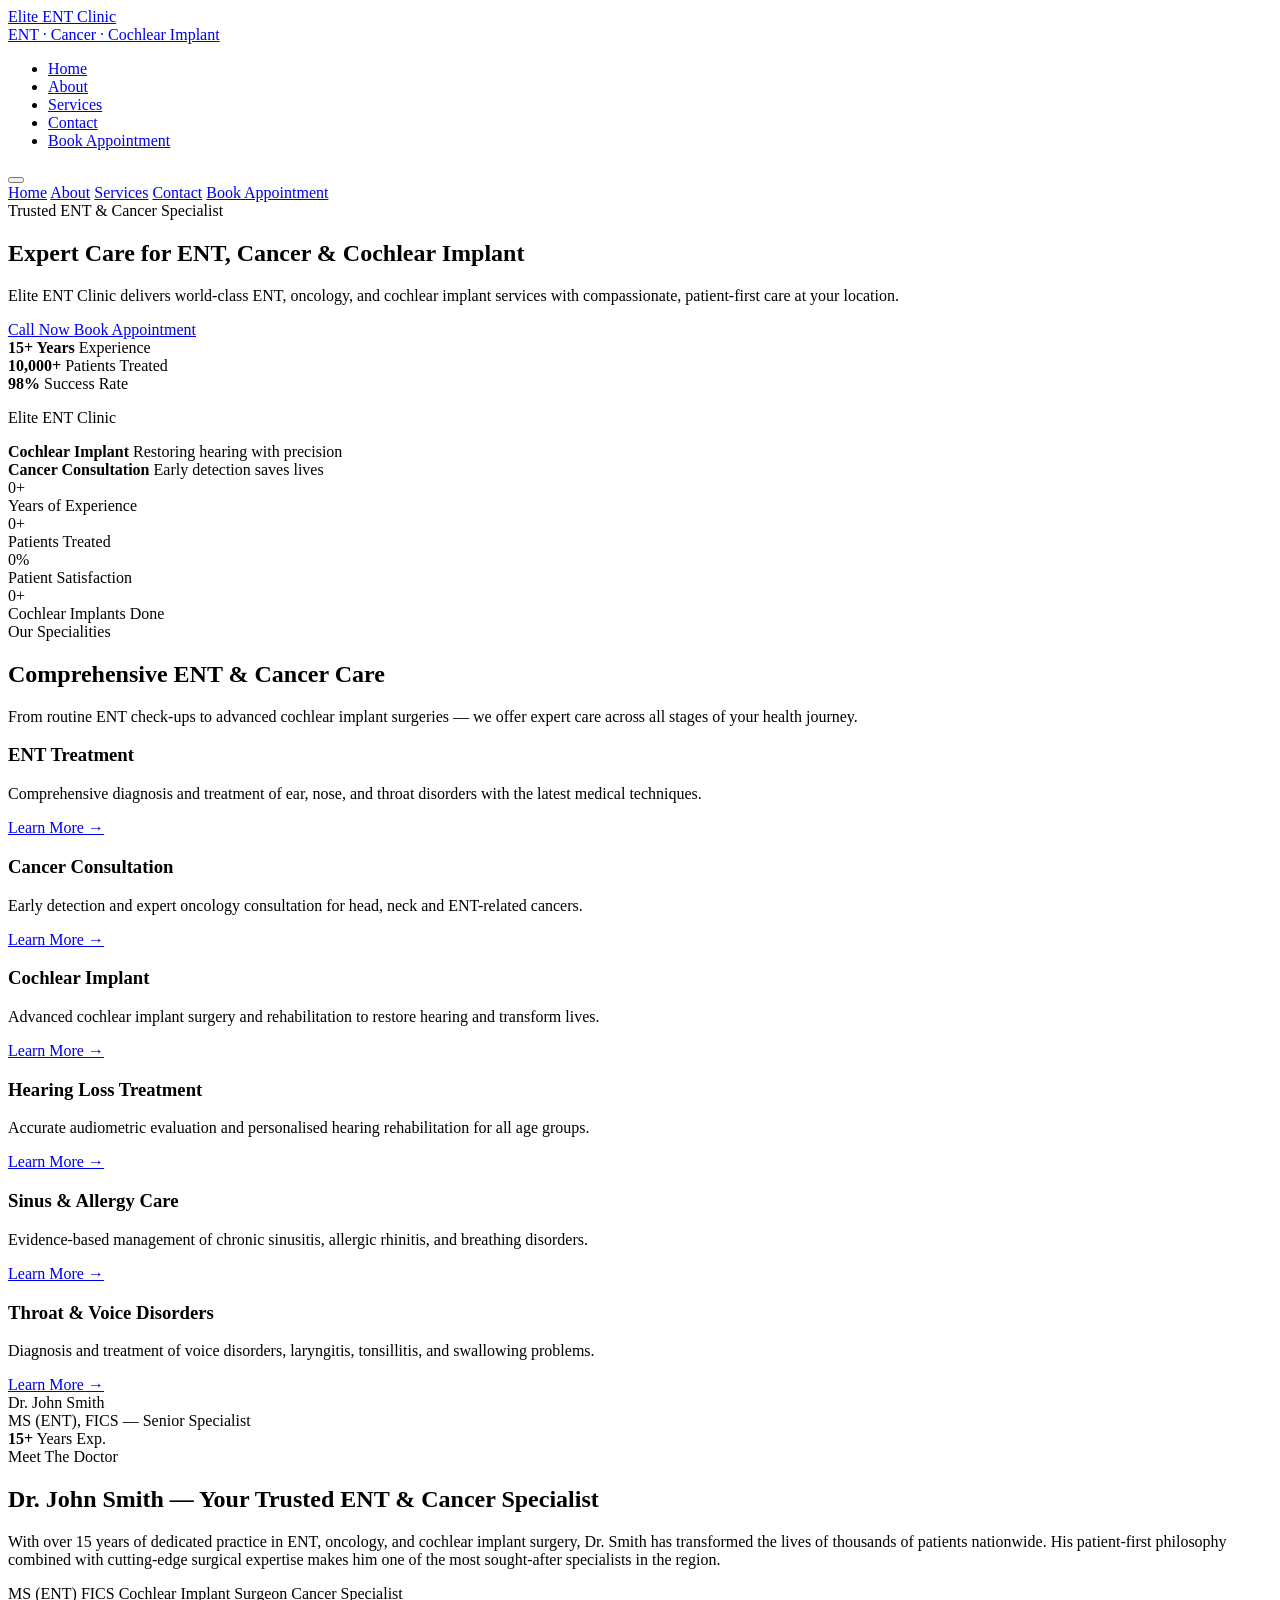
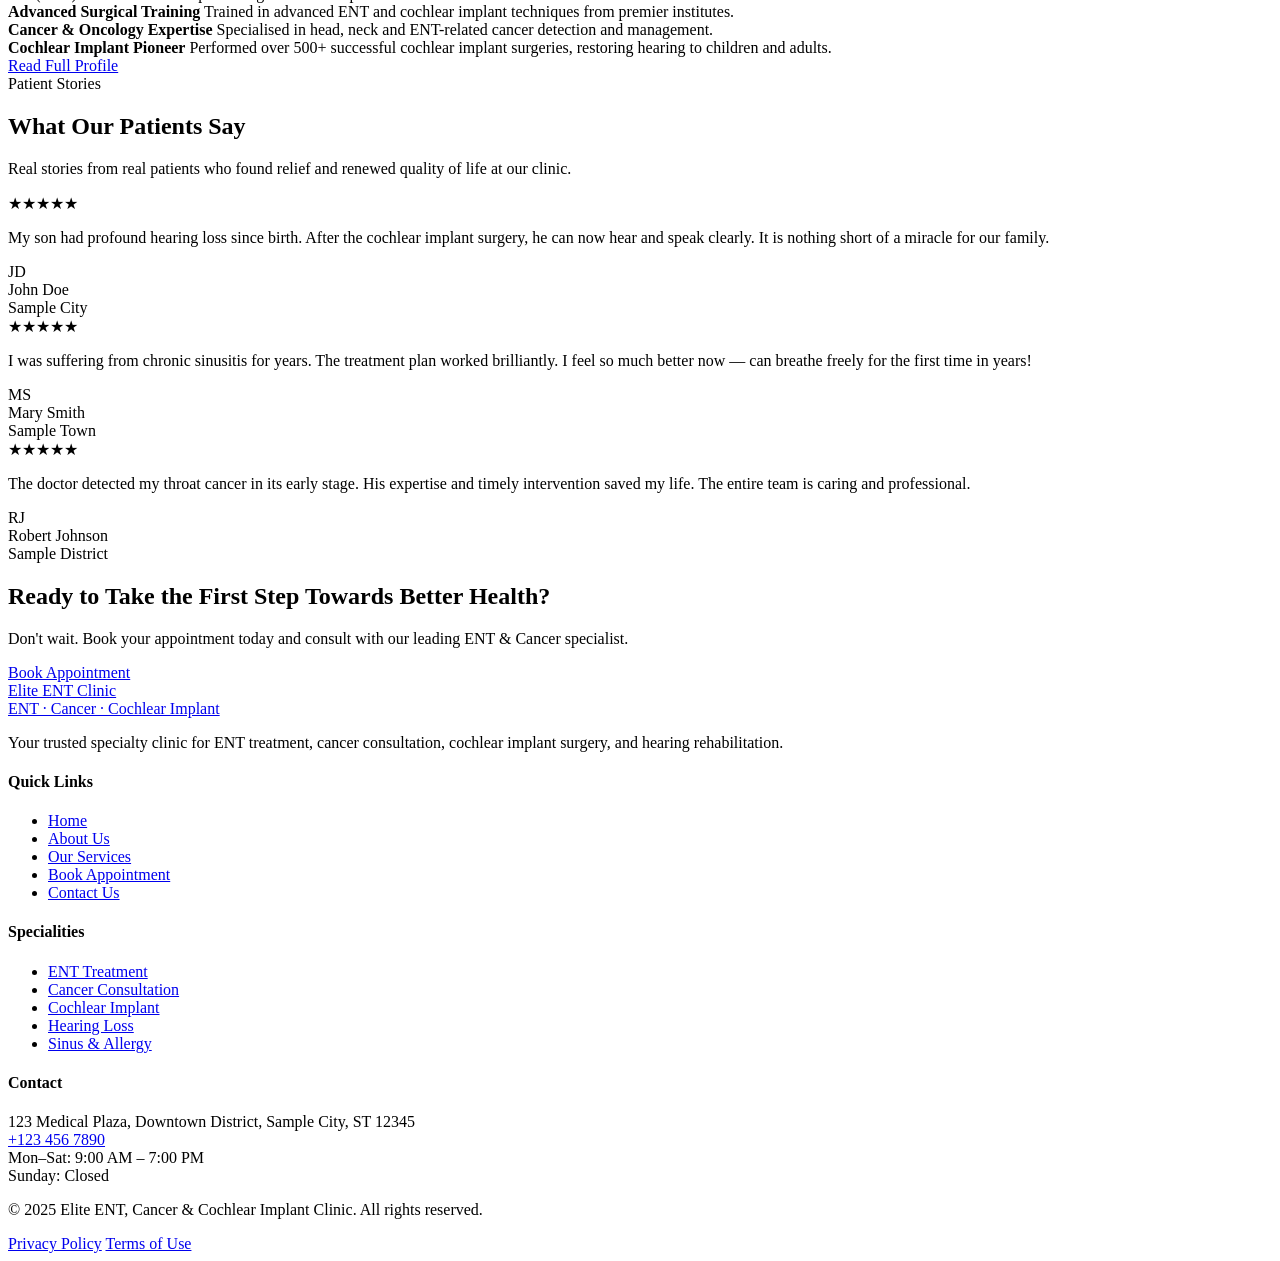
==== index.html @ 15871dbf "Add files via upload" ====
<!DOCTYPE html>
<html lang="en">
<head>
  <meta charset="UTF-8" />
  <link rel="icon" href="https://api.iconify.design/medical-icon:i-health-services.svg" type="image/svg+xml" />
  <meta name="viewport" content="width=device-width, initial-scale=1.0" />
  <title>Elite ENT, Cancer & Cochlear Implant Clinic | Healthcare Demo</title>
  <meta name="description" content="Premium ENT Clinic – Trusted specialist for ENT Treatment, Cancer Consultation, Cochlear Implant Surgery, and Hearing Loss solutions. Book your appointment today." />
  <meta name="keywords" content="ENT Specialist, Cochlear Implant Clinic, Cancer ENT Doctor, ENT Clinic, Hearing Loss Treatment" />
  <!-- Open Graph -->
  <meta property="og:title" content="Elite ENT, Cancer & Cochlear Implant Clinic | Demo" />
  <meta property="og:description" content="Expert ENT, Cancer Consultation & Cochlear Implant care. Trusted by thousands of patients." />
  <meta property="og:type" content="website" />
  <meta property="og:url" content="https://demo-entclinic.com" />
  <link rel="stylesheet" href="css/styles.css" />
  <link rel="stylesheet" href="https://cdnjs.cloudflare.com/ajax/libs/font-awesome/6.4.0/css/all.min.css" />
  <link rel="preconnect" href="https://fonts.googleapis.com" />
</head>
<body>

<!-- ===== NAVBAR ===== -->
<header class="navbar" role="banner">
  <div class="container">
    <nav class="navbar-inner" aria-label="Main navigation">
      <a href="index.html" class="navbar-logo" aria-label="Elite ENT Clinic Home">
        <div class="logo-icon" aria-hidden="true"></div>
        <div>
          <div class="logo-text-main">Elite ENT Clinic</div>
          <div class="logo-text-sub">ENT · Cancer · Cochlear Implant</div>
        </div>
      </a>

      <ul class="navbar-nav" role="list">
        <li><a href="index.html" class="nav-link active">Home</a></li>
        <li><a href="about.html" class="nav-link">About</a></li>
        <li><a href="services.html" class="nav-link">Services</a></li>
        <li><a href="contact.html" class="nav-link">Contact</a></li>
        <li><a href="appointment.html" class="nav-cta">Book Appointment</a></li>
      </ul>

      <button class="hamburger" id="hamburger" aria-label="Toggle menu" aria-expanded="false">
        <span></span><span></span><span></span>
      </button>
    </nav>
  </div>

  <!-- Mobile Menu -->
  <div class="mobile-menu" id="mobileMenu" role="navigation" aria-label="Mobile navigation">
    <a href="index.html" class="nav-link active">Home</a>
    <a href="about.html" class="nav-link">About</a>
    <a href="services.html" class="nav-link">Services</a>
    <a href="contact.html" class="nav-link">Contact</a>
    <a href="appointment.html" class="nav-cta">Book Appointment</a>
  </div>
</header>

<!-- ===== HERO ===== -->
<section class="hero" aria-label="Hero section">
  <div class="container">
    <div class="hero-grid">
      <!-- Left: Content -->
      <div class="hero-content">
        <div class="hero-badge">
          <span></span>
          Trusted ENT &amp; Cancer Specialist
        </div>

        <h1 class="hero-title">
          Expert Care for <span class="accent">ENT, Cancer</span> &amp; <span class="teal-accent">Cochlear Implant</span>
        </h1>

        <p class="hero-desc">
          Elite ENT Clinic delivers world-class ENT, oncology, and cochlear implant services with compassionate, patient-first care at your location.
        </p>

        <div class="hero-actions">
          <a href="tel:+1234567890" class="btn btn-primary btn-lg">
            Call Now
          </a>
          <a href="appointment.html" class="btn btn-outline btn-lg">
            Book Appointment
          </a>
        </div>

        <div class="hero-meta">
          <div class="hero-meta-item">
            <div class="hero-meta-icon"></div>
            <div class="hero-meta-text">
              <strong>15+ Years</strong>
              <span>Experience</span>
            </div>
          </div>
          <div class="hero-meta-item">
            <div class="hero-meta-icon"></div>
            <div class="hero-meta-text">
              <strong>10,000+</strong>
              <span>Patients Treated</span>
            </div>
          </div>
          <div class="hero-meta-item">
            <div class="hero-meta-icon"></div>
            <div class="hero-meta-text">
              <strong>98%</strong>
              <span>Success Rate</span>
            </div>
          </div>
        </div>
      </div>

      <!-- Right: Visual -->
      <div class="hero-visual" aria-hidden="true">
        <div class="hero-img-wrap">
          <div class="hero-img-placeholder">
            
            <p>Elite ENT Clinic</p>
          </div>
        </div>

        <div class="hero-card hero-card-1">
          <div class="hero-card-icon teal"></div>
          <div>
            <strong>Cochlear Implant</strong>
            <span>Restoring hearing with precision</span>
          </div>
        </div>

        <div class="hero-card hero-card-2">
          <div class="hero-card-icon blue"></div>
          <div>
            <strong>Cancer Consultation</strong>
            <span>Early detection saves lives</span>
          </div>
        </div>
      </div>
    </div>
  </div>
</section>

<!-- ===== TRUST INDICATORS ===== -->
<section class="trust-section" aria-label="Trust indicators">
  <div class="container">
    <div class="trust-grid">
      <div class="trust-item reveal">
        <div class="trust-number">
          <span data-count="15">0</span><span class="trust-unit">+</span>
        </div>
        <div class="trust-label">Years of Experience</div>
      </div>
      <div class="trust-item reveal reveal-delay-1">
        <div class="trust-number">
          <span data-count="10000">0</span><span class="trust-unit">+</span>
        </div>
        <div class="trust-label">Patients Treated</div>
      </div>
      <div class="trust-item reveal reveal-delay-2">
        <div class="trust-number">
          <span data-count="98">0</span><span class="trust-unit">%</span>
        </div>
        <div class="trust-label">Patient Satisfaction</div>
      </div>
      <div class="trust-item reveal reveal-delay-3">
        <div class="trust-number">
          <span data-count="500">0</span><span class="trust-unit">+</span>
        </div>
        <div class="trust-label">Cochlear Implants Done</div>
      </div>
    </div>
  </div>
</section>

<!-- ===== SERVICES PREVIEW ===== -->
<section class="section-pad" id="services" aria-label="Services">
  <div class="container">
    <div class="section-header center">
      <div class="section-label">Our Specialities</div>
      <h2 class="section-title">Comprehensive ENT &amp; Cancer Care</h2>
      <p class="section-subtitle">From routine ENT check-ups to advanced cochlear implant surgeries — we offer expert care across all stages of your health journey.</p>
    </div>

    <div class="services-grid">
      <article class="service-card reveal">
        <div class="service-icon" style="background-image: url('https://images.unsplash.com/photo-1581594549595-35f6edc7b762?w=100&h=100&fit=crop');"></div>
        <h3>ENT Treatment</h3>
        <p>Comprehensive diagnosis and treatment of ear, nose, and throat disorders with the latest medical techniques.</p>
        <a href="services.html#ent" class="service-link">Learn More →</a>
      </article>

      <article class="service-card reveal reveal-delay-1">
        <div class="service-icon" style="background-image: url('https://images.unsplash.com/photo-1579684385127-1ef15d508118?w=100&h=100&fit=crop');"></div>
        <h3>Cancer Consultation</h3>
        <p>Early detection and expert oncology consultation for head, neck and ENT-related cancers.</p>
        <a href="services.html#cancer" class="service-link">Learn More →</a>
      </article>

      <article class="service-card reveal reveal-delay-2">
        <div class="service-icon" style="background-image: url('https://images.unsplash.com/photo-1530026405186-ed1f139313f8?w=100&h=100&fit=crop');"></div>
        <h3>Cochlear Implant</h3>
        <p>Advanced cochlear implant surgery and rehabilitation to restore hearing and transform lives.</p>
        <a href="services.html#cochlear" class="service-link">Learn More →</a>
      </article>

      <article class="service-card reveal">
        <div class="service-icon" style="background-image: url('https://images.unsplash.com/photo-1505751172876-fa1923c5c528?w=100&h=100&fit=crop');"></div>
        <h3>Hearing Loss Treatment</h3>
        <p>Accurate audiometric evaluation and personalised hearing rehabilitation for all age groups.</p>
        <a href="services.html#hearing" class="service-link">Learn More →</a>
      </article>

      <article class="service-card reveal reveal-delay-1">
        <div class="service-icon" style="background-image: url('https://images.unsplash.com/photo-1576669801820-7b952630815a?w=100&h=100&fit=crop');"></div>
        <h3>Sinus &amp; Allergy Care</h3>
        <p>Evidence-based management of chronic sinusitis, allergic rhinitis, and breathing disorders.</p>
        <a href="services.html#sinus" class="service-link">Learn More →</a>
      </article>

      <article class="service-card reveal reveal-delay-2">
        <div class="service-icon" style="background-image: url('https://images.unsplash.com/photo-1582719471137-c3967ffb1c42?w=100&h=100&fit=crop');"></div>
        <h3>Throat &amp; Voice Disorders</h3>
        <p>Diagnosis and treatment of voice disorders, laryngitis, tonsillitis, and swallowing problems.</p>
        <a href="services.html" class="service-link">Learn More →</a>
      </article>
    </div>
  </div>
</section>

<!-- ===== DOCTOR HIGHLIGHT ===== -->
<section class="section-pad doctor-section" aria-label="About the doctor">
  <div class="container">
    <div class="doctor-grid">
      <!-- Image Side -->
      <div class="doctor-img-wrap reveal">
        <div class="doctor-img" aria-hidden="true"></div>
        <div class="dr-placeholder-text">
          <div class="dr-name">Dr. John Smith</div>
          <div class="dr-title">MS (ENT), FICS — Senior Specialist</div>
        </div>
        <div class="doctor-tag" aria-hidden="true">
          <strong>15+</strong>
          Years Exp.
        </div>
      </div>

      <!-- Content Side -->
      <div class="doctor-content reveal reveal-delay-1">
        <div class="section-label">Meet The Doctor</div>
        <h2 class="section-title">Dr. John Smith — Your Trusted ENT &amp; Cancer Specialist</h2>
        <p>With over 15 years of dedicated practice in ENT, oncology, and cochlear implant surgery, Dr. Smith has transformed the lives of thousands of patients nationwide. His patient-first philosophy combined with cutting-edge surgical expertise makes him one of the most sought-after specialists in the region.</p>

        <div class="doctor-specs">
          <span class="spec-badge">MS (ENT)</span>
          <span class="spec-badge">FICS</span>
          <span class="spec-badge">Cochlear Implant Surgeon</span>
          <span class="spec-badge">Cancer Specialist</span>
        </div>

        <div class="doctor-feats">
          <div class="doctor-feat">
            <div class="feat-icon" style="background-image: url('https://images.unsplash.com/photo-1576091160399-112ba8d25d1d?w=80&h=80&fit=crop');"></div>
            <div class="feat-text">
              <strong>Advanced Surgical Training</strong>
              <span>Trained in advanced ENT and cochlear implant techniques from premier institutes.</span>
            </div>
          </div>
          <div class="doctor-feat">
            <div class="feat-icon" style="background-image: url('https://images.unsplash.com/photo-1579154204601-01588f351e67?w=80&h=80&fit=crop');"></div>
            <div class="feat-text">
              <strong>Cancer &amp; Oncology Expertise</strong>
              <span>Specialised in head, neck and ENT-related cancer detection and management.</span>
            </div>
          </div>
          <div class="doctor-feat">
            <div class="feat-icon" style="background-image: url('https://images.unsplash.com/photo-1530026405186-ed1f139313f8?w=80&h=80&fit=crop');"></div>
            <div class="feat-text">
              <strong>Cochlear Implant Pioneer</strong>
              <span>Performed over 500+ successful cochlear implant surgeries, restoring hearing to children and adults.</span>
            </div>
          </div>
        </div>

        <a href="about.html" class="btn btn-primary">Read Full Profile</a>
      </div>
    </div>
  </div>
</section>

<!-- ===== TESTIMONIALS ===== -->
<section class="section-pad" style="background: var(--off-white);" aria-label="Patient testimonials">
  <div class="container">
    <div class="section-header center">
      <div class="section-label">Patient Stories</div>
      <h2 class="section-title">What Our Patients Say</h2>
      <p class="section-subtitle">Real stories from real patients who found relief and renewed quality of life at our clinic.</p>
    </div>

    <div class="testimonials-grid">
      <article class="testimonial-card reveal">
        <div class="testimonial-stars">★★★★★</div>
        <p class="testimonial-text">My son had profound hearing loss since birth. After the cochlear implant surgery, he can now hear and speak clearly. It is nothing short of a miracle for our family.</p>
        <div class="testimonial-author">
          <div class="author-avatar" aria-hidden="true">JD</div>
          <div>
            <div class="author-name">John Doe</div>
            <div class="author-loc">Sample City</div>
          </div>
        </div>
      </article>

      <article class="testimonial-card reveal reveal-delay-1">
        <div class="testimonial-stars">★★★★★</div>
        <p class="testimonial-text">I was suffering from chronic sinusitis for years. The treatment plan worked brilliantly. I feel so much better now — can breathe freely for the first time in years!</p>
        <div class="testimonial-author">
          <div class="author-avatar" aria-hidden="true">MS</div>
          <div>
            <div class="author-name">Mary Smith</div>
            <div class="author-loc">Sample Town</div>
          </div>
        </div>
      </article>

      <article class="testimonial-card reveal reveal-delay-2">
        <div class="testimonial-stars">★★★★★</div>
        <p class="testimonial-text">The doctor detected my throat cancer in its early stage. His expertise and timely intervention saved my life. The entire team is caring and professional.</p>
        <div class="testimonial-author">
          <div class="author-avatar" aria-hidden="true">RJ</div>
          <div>
            <div class="author-name">Robert Johnson</div>
            <div class="author-loc">Sample District</div>
          </div>
        </div>
      </article>
    </div>
  </div>
</section>

<!-- ===== CTA BANNER ===== -->
<section class="cta-banner" aria-label="Appointment call-to-action">
  <div class="container">
    <h2>Ready to Take the First Step Towards Better Health?</h2>
    <p>Don't wait. Book your appointment today and consult with our leading ENT &amp; Cancer specialist.</p>
    <div class="cta-actions">
      <a href="appointment.html" class="btn btn-white btn-lg">Book Appointment</a>
      <a href="tel:+1234567890" class="btn btn-outline btn-lg" style="color:white; border-color:rgba(255,255,255,0.5);">Call +123 456 7890</a>
    </div>
  </div>
</section>

<!-- ===== FOOTER ===== -->
<footer class="footer" role="contentinfo">
  <div class="container">
    <div class="footer-grid">
      <!-- Brand -->
      <div class="footer-brand">
        <a href="index.html" class="navbar-logo" style="margin-bottom:0">
          <div class="logo-icon" aria-hidden="true"></div>
          <div>
            <div class="logo-text-main">Elite ENT Clinic</div>
            <div class="logo-text-sub">ENT · Cancer · Cochlear Implant</div>
          </div>
        </a>
        <p class="footer-desc">Your trusted specialty clinic for ENT treatment, cancer consultation, cochlear implant surgery, and hearing rehabilitation.</p>
        <div class="footer-socials">
          <a href="#" class="footer-social-btn" aria-label="Facebook"></a>
          <a href="#" class="footer-social-btn" aria-label="Instagram"></a>
          <a href="https://wa.me/1234567890" class="footer-social-btn" aria-label="WhatsApp"></a>
        </div>
      </div>

      <!-- Quick Links -->
      <div class="footer-col">
        <h4>Quick Links</h4>
        <ul class="footer-links">
          <li><a href="index.html" class="footer-link">Home</a></li>
          <li><a href="about.html" class="footer-link">About Us</a></li>
          <li><a href="services.html" class="footer-link">Our Services</a></li>
          <li><a href="appointment.html" class="footer-link">Book Appointment</a></li>
          <li><a href="contact.html" class="footer-link">Contact Us</a></li>
        </ul>
      </div>

      <!-- Services -->
      <div class="footer-col">
        <h4>Specialities</h4>
        <ul class="footer-links">
          <li><a href="services.html#ent" class="footer-link">ENT Treatment</a></li>
          <li><a href="services.html#cancer" class="footer-link">Cancer Consultation</a></li>
          <li><a href="services.html#cochlear" class="footer-link">Cochlear Implant</a></li>
          <li><a href="services.html#hearing" class="footer-link">Hearing Loss</a></li>
          <li><a href="services.html#sinus" class="footer-link">Sinus &amp; Allergy</a></li>
        </ul>
      </div>

      <!-- Contact Info -->
      <div class="footer-col">
        <h4>Contact</h4>
        <div class="footer-contact-item">
          <span class="icon"></span>
          <span>123 Medical Plaza, Downtown District, Sample City, ST 12345</span>
        </div>
        <div class="footer-contact-item">
          <span class="icon"></span>
          <a href="tel:+1234567890">+123 456 7890</a>
        </div>
        <div class="footer-contact-item">
          <span class="icon"></span>
          <span>Mon–Sat: 9:00 AM – 7:00 PM<br/>Sunday: Closed</span>
        </div>
      </div>
    </div>

    <div class="footer-bottom">
      <p class="footer-bottom-text">© 2025 Elite ENT, Cancer &amp; Cochlear Implant Clinic. All rights reserved.</p>
      <div class="footer-bottom-links">
        <a href="#" class="footer-bottom-link">Privacy Policy</a>
        <a href="#" class="footer-bottom-link">Terms of Use</a>
      </div>
    </div>
  </div>
</footer>

<!-- ===== FLOATING BUTTONS ===== -->
<div class="floating-buttons" aria-label="Quick contact buttons">
  <a href="https://wa.me/1234567890?text=Hello%2C%20I%20would%20like%20to%20book%20an%20appointment."
     class="float-btn float-wa" target="_blank" rel="noopener" aria-label="WhatsApp Us">
    
  </a>
  <a href="tel:+1234567890" class="float-btn float-call" aria-label="Call Us">
    
  </a>
</div>

<script src="js/script.js"></script>
</body>
</html>
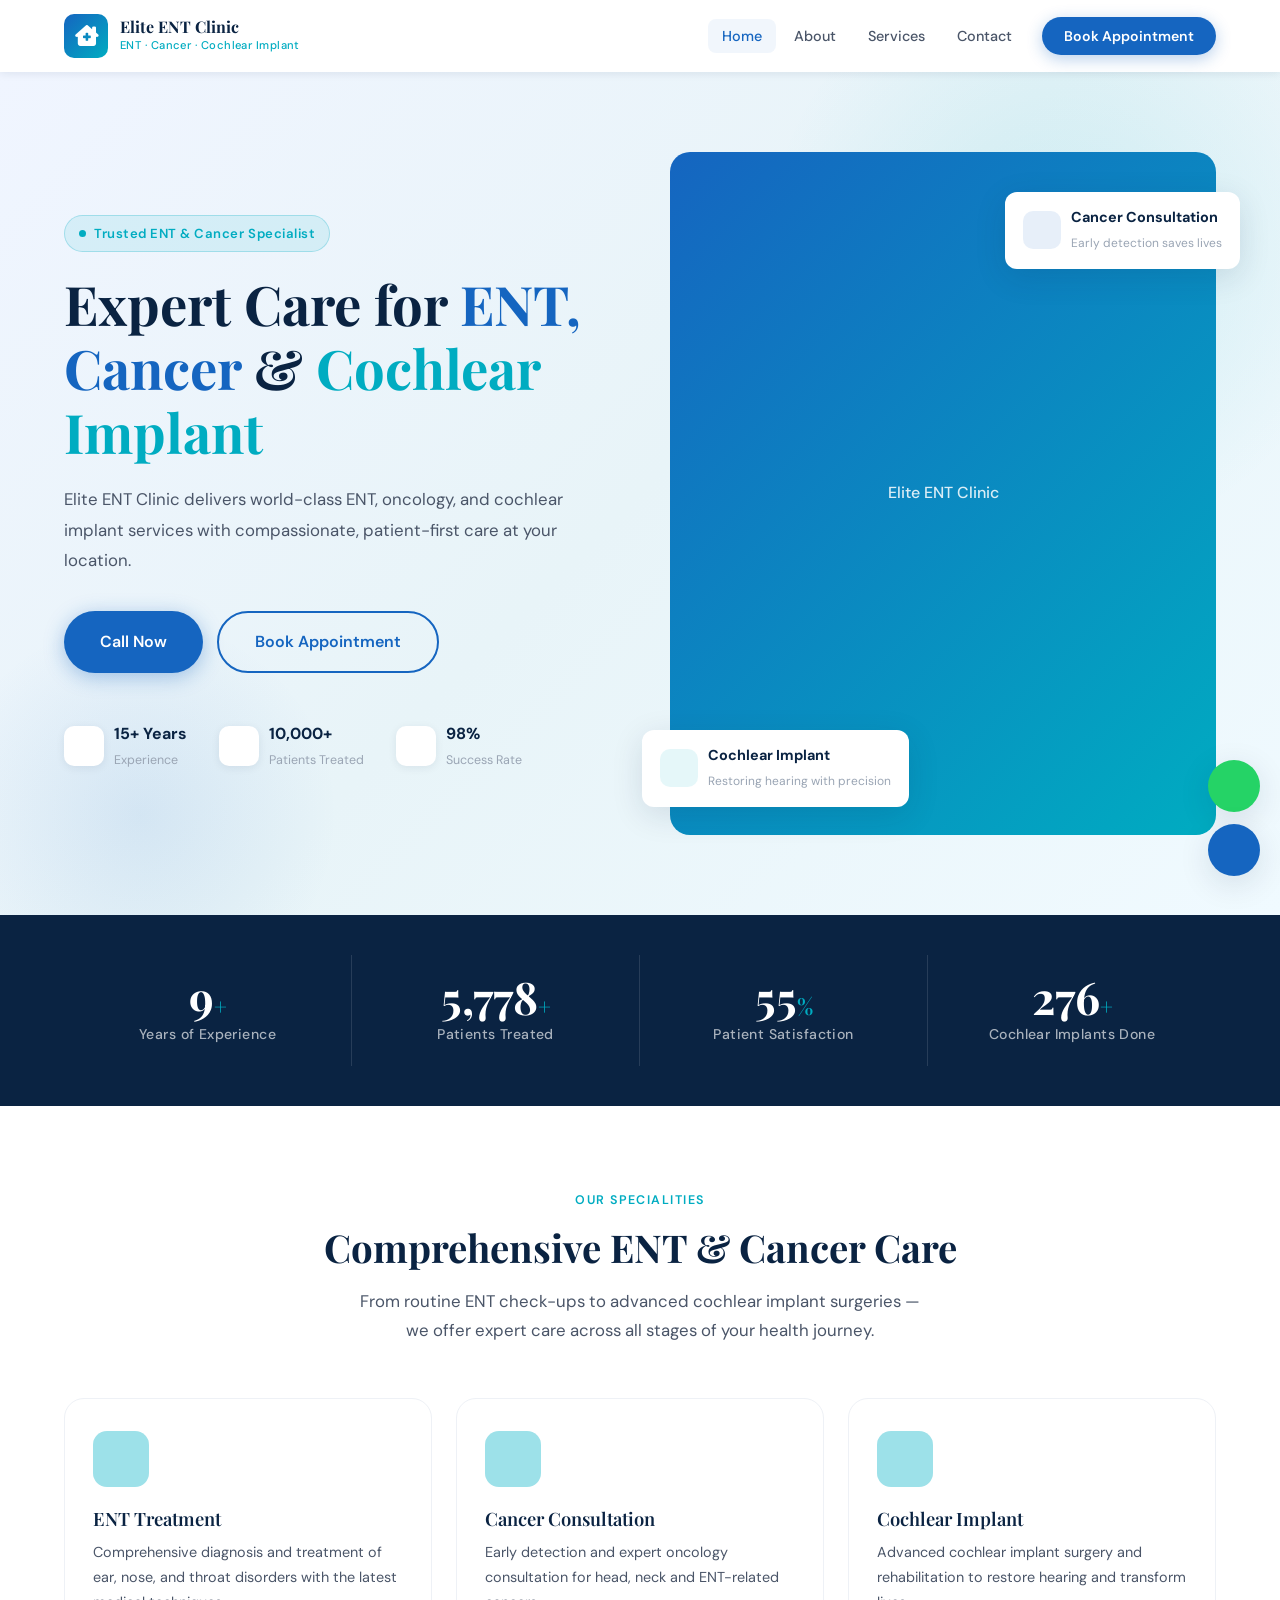
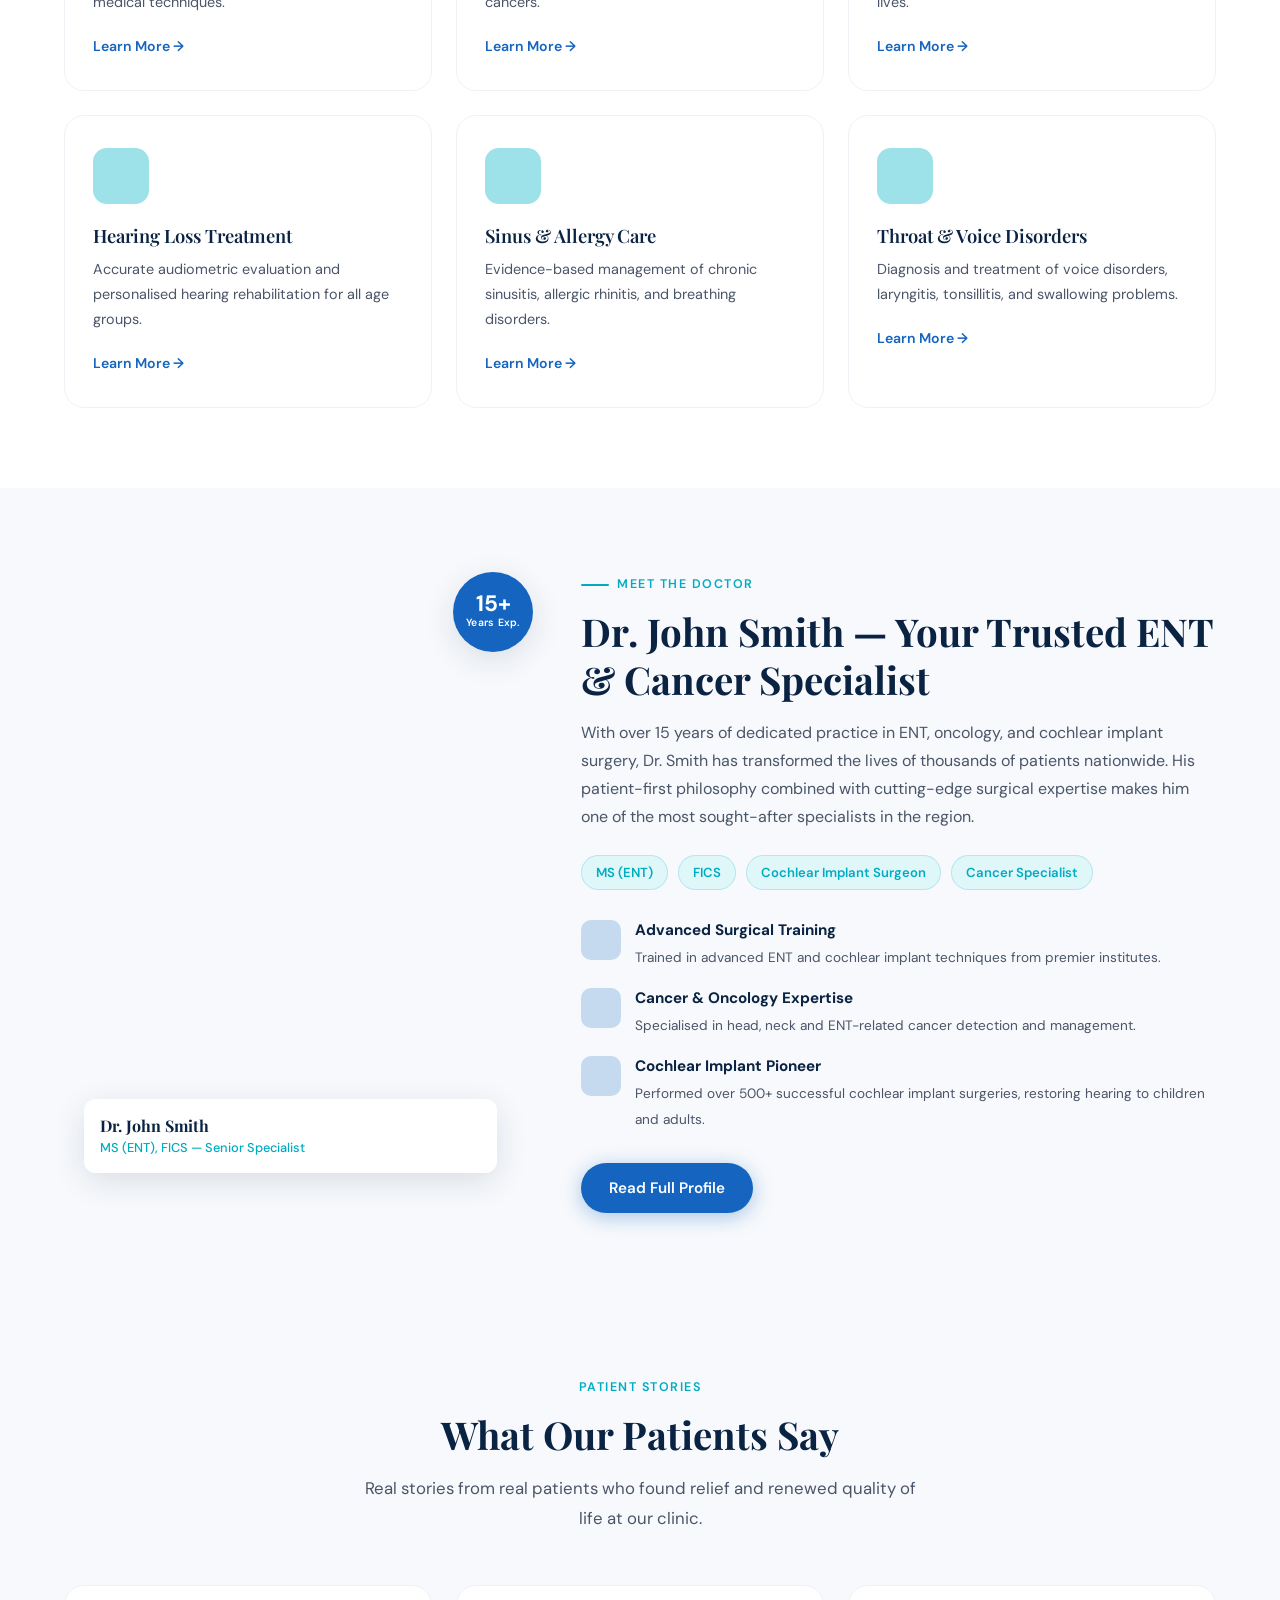
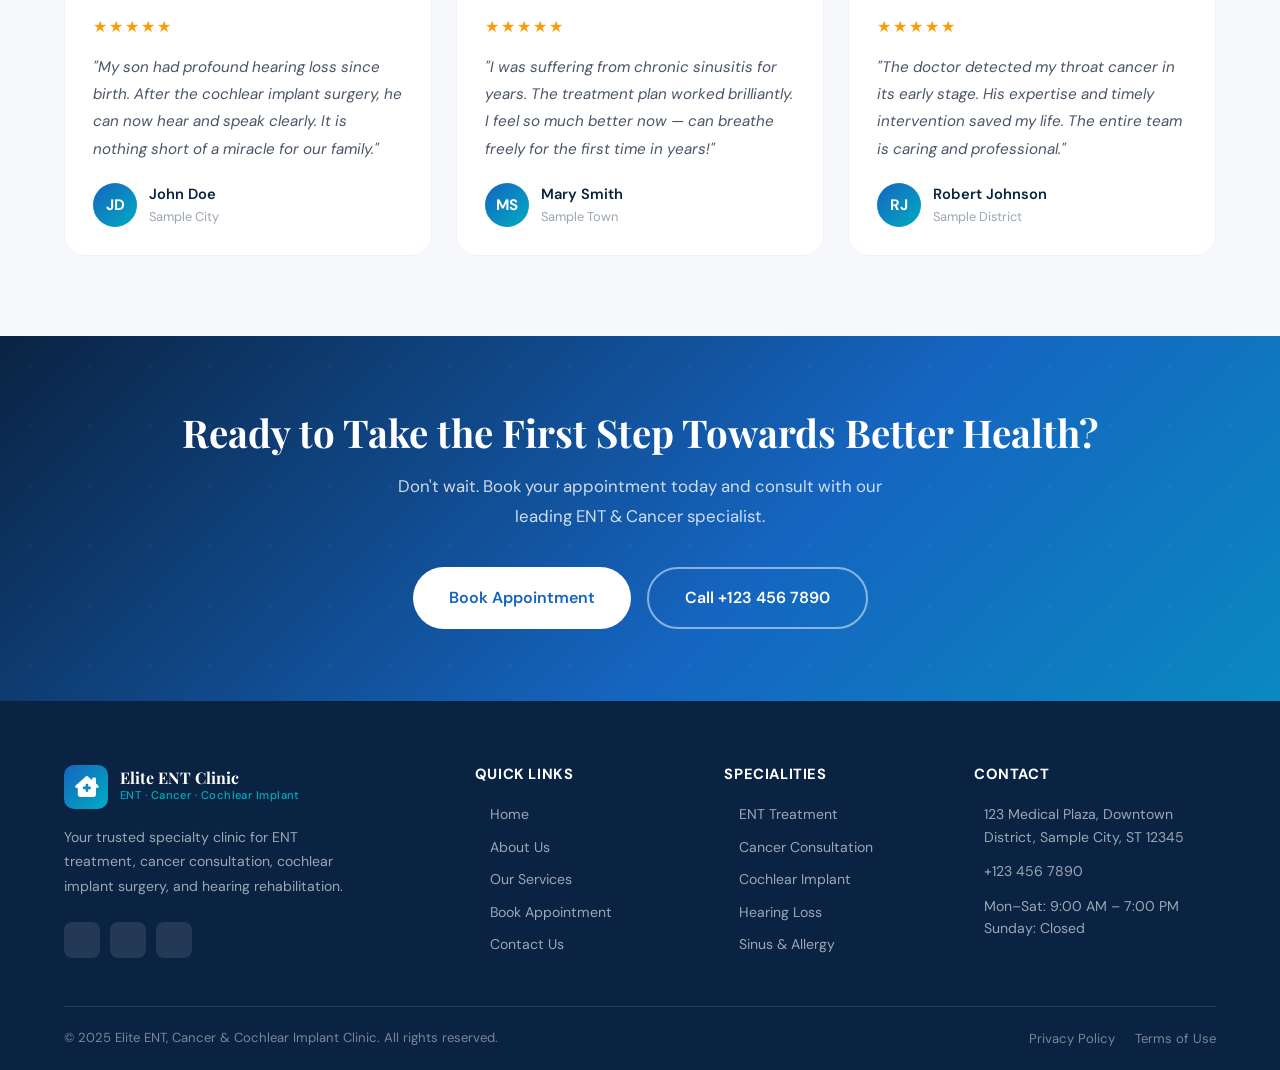
==== commit 3a04408b: "Update index.html" ====
--- a/index.html
+++ b/index.html
@@ -12,7 +12,7 @@
   <meta property="og:description" content="Expert ENT, Cancer Consultation & Cochlear Implant care. Trusted by thousands of patients." />
   <meta property="og:type" content="website" />
   <meta property="og:url" content="https://demo-entclinic.com" />
-  <link rel="stylesheet" href="css/styles.css" />
+  <link rel="stylesheet" href="styles.css" />
   <link rel="stylesheet" href="https://cdnjs.cloudflare.com/ajax/libs/font-awesome/6.4.0/css/all.min.css" />
   <link rel="preconnect" href="https://fonts.googleapis.com" />
 </head>
@@ -428,6 +428,6 @@
   </a>
 </div>
 
-<script src="js/script.js"></script>
+<script src="script.js"></script>
 </body>
 </html>
--- a/styles.css
+++ b/styles.css
@@ -0,0 +1,1486 @@
+/* ============================================
+   DR BHUKAR'S CLINIC - MAIN STYLESHEET
+   ============================================ */
+
+@import url('https://fonts.googleapis.com/css2?family=Playfair+Display:wght@400;600;700&family=DM+Sans:wght@300;400;500;600&display=swap');
+
+/* ---- CSS Variables ---- */
+:root {
+  --navy: #0a2342;
+  --blue: #1565c0;
+  --blue-mid: #1976d2;
+  --teal: #00acc1;
+  --teal-light: #e0f7fa;
+  --white: #ffffff;
+  --off-white: #f7f9fc;
+  --gray-light: #eef1f6;
+  --gray-mid: #9aa5b4;
+  --gray-dark: #4a5568;
+  --text: #1a202c;
+  --shadow-sm: 0 2px 8px rgba(10,35,66,0.08);
+  --shadow-md: 0 8px 32px rgba(10,35,66,0.12);
+  --shadow-lg: 0 20px 60px rgba(10,35,66,0.18);
+  --radius: 12px;
+  --radius-lg: 20px;
+  --transition: 0.3s cubic-bezier(0.4, 0, 0.2, 1);
+}
+
+/* ---- Reset & Base ---- */
+*, *::before, *::after { box-sizing: border-box; margin: 0; padding: 0; }
+
+html { scroll-behavior: smooth; font-size: 16px; }
+
+body {
+  font-family: 'DM Sans', sans-serif;
+  color: var(--text);
+  background: var(--white);
+  overflow-x: hidden;
+  line-height: 1.6;
+}
+
+img { max-width: 100%; display: block; }
+a { text-decoration: none; color: inherit; }
+ul { list-style: none; }
+
+/* ---- Typography ---- */
+h1, h2, h3, h4 {
+  font-family: 'Playfair Display', serif;
+  line-height: 1.25;
+  color: var(--navy);
+}
+
+h1 { font-size: clamp(2rem, 5vw, 3.2rem); font-weight: 700; }
+h2 { font-size: clamp(1.6rem, 3.5vw, 2.4rem); font-weight: 700; }
+h3 { font-size: clamp(1.15rem, 2.5vw, 1.5rem); font-weight: 600; }
+h4 { font-size: 1.1rem; font-weight: 600; }
+
+p { color: var(--gray-dark); line-height: 1.75; }
+
+/* ---- Utility ---- */
+.container { max-width: 1200px; margin: 0 auto; padding: 0 24px; }
+.section-pad { padding: 80px 0; }
+.section-pad-sm { padding: 56px 0; }
+
+.section-label {
+  display: inline-flex;
+  align-items: center;
+  gap: 8px;
+  font-family: 'DM Sans', sans-serif;
+  font-size: 0.78rem;
+  font-weight: 600;
+  letter-spacing: 0.12em;
+  text-transform: uppercase;
+  color: var(--teal);
+  margin-bottom: 12px;
+}
+.section-label::before {
+  content: '';
+  display: inline-block;
+  width: 28px;
+  height: 2px;
+  background: var(--teal);
+  border-radius: 2px;
+}
+
+.section-title { margin-bottom: 16px; }
+.section-subtitle { font-size: 1.05rem; color: var(--gray-dark); max-width: 560px; }
+.section-header { margin-bottom: 52px; }
+.section-header.center { text-align: center; }
+.section-header.center .section-subtitle { margin: 0 auto; }
+.section-header.center .section-label { justify-content: center; }
+.section-header.center .section-label::before { display: none; }
+
+/* ---- Buttons ---- */
+.btn {
+  display: inline-flex;
+  align-items: center;
+  gap: 8px;
+  padding: 13px 28px;
+  border-radius: 50px;
+  font-family: 'DM Sans', sans-serif;
+  font-size: 0.95rem;
+  font-weight: 600;
+  cursor: pointer;
+  border: none;
+  transition: var(--transition);
+  white-space: nowrap;
+}
+
+.btn-primary {
+  background: var(--blue);
+  color: var(--white);
+  box-shadow: 0 4px 20px rgba(21,101,192,0.35);
+}
+.btn-primary:hover {
+  background: var(--navy);
+  transform: translateY(-2px);
+  box-shadow: 0 8px 28px rgba(21,101,192,0.45);
+}
+
+.btn-outline {
+  background: transparent;
+  color: var(--blue);
+  border: 2px solid var(--blue);
+}
+.btn-outline:hover {
+  background: var(--blue);
+  color: var(--white);
+  transform: translateY(-2px);
+}
+
+.btn-teal {
+  background: var(--teal);
+  color: var(--white);
+  box-shadow: 0 4px 20px rgba(0,172,193,0.3);
+}
+.btn-teal:hover {
+  background: #00838f;
+  transform: translateY(-2px);
+}
+
+.btn-white {
+  background: var(--white);
+  color: var(--blue);
+}
+.btn-white:hover {
+  background: var(--gray-light);
+  transform: translateY(-2px);
+}
+
+.btn-lg { padding: 16px 36px; font-size: 1rem; }
+
+/* ============================================
+   NAVBAR
+   ============================================ */
+.navbar {
+  position: sticky;
+  top: 0;
+  z-index: 1000;
+  background: var(--white);
+  box-shadow: var(--shadow-sm);
+  transition: var(--transition);
+}
+
+.navbar.scrolled {
+  box-shadow: 0 4px 24px rgba(10,35,66,0.14);
+}
+
+.navbar-inner {
+  display: flex;
+  align-items: center;
+  justify-content: space-between;
+  height: 72px;
+}
+
+.navbar-logo {
+  display: flex;
+  align-items: center;
+  gap: 12px;
+  text-decoration: none;
+}
+
+.logo-icon {
+  width: 44px;
+  height: 44px;
+  background: linear-gradient(135deg, var(--blue), var(--teal));
+  border-radius: 10px;
+  display: flex;
+  align-items: center;
+  justify-content: center;
+  color: white;
+  font-size: 1.3rem;
+  flex-shrink: 0;
+}
+
+.logo-icon::before {
+  content: '\f7f2';
+  font-family: 'Font Awesome 6 Free';
+  font-weight: 900;
+}
+
+.logo-text-main {
+  font-family: 'Playfair Display', serif;
+  font-size: 1rem;
+  font-weight: 700;
+  color: var(--navy);
+  line-height: 1.2;
+}
+
+.logo-text-sub {
+  font-size: 0.7rem;
+  color: var(--teal);
+  font-weight: 500;
+  letter-spacing: 0.04em;
+}
+
+.navbar-nav {
+  display: flex;
+  align-items: center;
+  gap: 4px;
+}
+
+.nav-link {
+  padding: 8px 14px;
+  border-radius: 8px;
+  font-size: 0.9rem;
+  font-weight: 500;
+  color: var(--gray-dark);
+  transition: var(--transition);
+  position: relative;
+}
+.nav-link:hover, .nav-link.active {
+  color: var(--blue);
+  background: rgba(21,101,192,0.06);
+}
+
+.nav-cta {
+  margin-left: 12px;
+  padding: 10px 22px;
+  background: var(--blue);
+  color: var(--white);
+  border-radius: 50px;
+  font-size: 0.88rem;
+  font-weight: 600;
+  transition: var(--transition);
+  box-shadow: 0 4px 16px rgba(21,101,192,0.3);
+}
+.nav-cta:hover {
+  background: var(--navy);
+  transform: translateY(-1px);
+}
+
+.hamburger {
+  display: none;
+  flex-direction: column;
+  gap: 5px;
+  cursor: pointer;
+  padding: 6px;
+  border: none;
+  background: none;
+}
+.hamburger span {
+  width: 24px;
+  height: 2px;
+  background: var(--navy);
+  border-radius: 2px;
+  transition: var(--transition);
+}
+
+/* Mobile Menu */
+.mobile-menu {
+  display: none;
+  position: fixed;
+  top: 72px;
+  left: 0; right: 0;
+  background: var(--white);
+  padding: 16px 24px 24px;
+  box-shadow: var(--shadow-lg);
+  border-top: 1px solid var(--gray-light);
+  flex-direction: column;
+  gap: 4px;
+  z-index: 999;
+}
+.mobile-menu.open { display: flex; }
+.mobile-menu .nav-link { padding: 12px 16px; border-radius: 8px; font-size: 1rem; }
+.mobile-menu .nav-cta { margin: 12px 0 0; text-align: center; padding: 14px; }
+
+/* ============================================
+   FLOATING BUTTONS
+   ============================================ */
+.floating-buttons {
+  position: fixed;
+  right: 20px;
+  bottom: 24px;
+  display: flex;
+  flex-direction: column;
+  gap: 12px;
+  z-index: 900;
+}
+
+.float-btn {
+  width: 52px;
+  height: 52px;
+  border-radius: 50%;
+  display: flex;
+  align-items: center;
+  justify-content: center;
+  color: white;
+  font-size: 1.4rem;
+  box-shadow: var(--shadow-md);
+  transition: var(--transition);
+  cursor: pointer;
+  border: none;
+  text-decoration: none;
+}
+
+.float-btn:hover { transform: scale(1.12) translateY(-2px); }
+
+.float-call { background: var(--blue); }
+.float-wa { background: #25d366; }
+
+.float-btn-label {
+  position: absolute;
+  right: 62px;
+  background: var(--navy);
+  color: white;
+  font-size: 0.75rem;
+  font-weight: 600;
+  padding: 5px 10px;
+  border-radius: 6px;
+  white-space: nowrap;
+  opacity: 0;
+  transform: translateX(8px);
+  transition: var(--transition);
+  pointer-events: none;
+}
+
+.float-btn:hover .float-btn-label { opacity: 1; transform: translateX(0); }
+
+/* ============================================
+   HERO SECTION
+   ============================================ */
+.hero {
+  background: linear-gradient(135deg, #f0f5ff 0%, #e8f4f8 50%, #f0faff 100%);
+  position: relative;
+  overflow: hidden;
+  min-height: calc(100vh - 72px);
+  display: flex;
+  align-items: center;
+}
+
+.hero::before {
+  content: '';
+  position: absolute;
+  top: -120px; right: -80px;
+  width: 600px; height: 600px;
+  background: radial-gradient(circle, rgba(0,172,193,0.12) 0%, transparent 70%);
+  pointer-events: none;
+}
+
+.hero::after {
+  content: '';
+  position: absolute;
+  bottom: -100px; left: -60px;
+  width: 400px; height: 400px;
+  background: radial-gradient(circle, rgba(21,101,192,0.1) 0%, transparent 70%);
+  pointer-events: none;
+}
+
+.hero-grid {
+  display: grid;
+  grid-template-columns: 1fr 1fr;
+  gap: 60px;
+  align-items: center;
+  padding: 80px 0;
+  position: relative;
+  z-index: 1;
+}
+
+.hero-badge {
+  display: inline-flex;
+  align-items: center;
+  gap: 8px;
+  background: rgba(0,172,193,0.1);
+  border: 1px solid rgba(0,172,193,0.25);
+  color: var(--teal);
+  font-size: 0.82rem;
+  font-weight: 600;
+  padding: 7px 14px;
+  border-radius: 50px;
+  margin-bottom: 20px;
+  letter-spacing: 0.04em;
+}
+
+.hero-badge span { width: 7px; height: 7px; background: var(--teal); border-radius: 50%; }
+
+.hero-title {
+  font-size: clamp(2.2rem, 4.5vw, 3.4rem);
+  margin-bottom: 20px;
+  line-height: 1.18;
+}
+
+.hero-title .accent { color: var(--blue); }
+.hero-title .teal-accent { color: var(--teal); }
+
+.hero-desc {
+  font-size: 1.05rem;
+  color: var(--gray-dark);
+  margin-bottom: 36px;
+  max-width: 500px;
+  line-height: 1.8;
+}
+
+.hero-actions {
+  display: flex;
+  gap: 14px;
+  flex-wrap: wrap;
+  margin-bottom: 48px;
+}
+
+.hero-meta {
+  display: flex;
+  gap: 32px;
+}
+
+.hero-meta-item { display: flex; align-items: center; gap: 10px; }
+
+.hero-meta-icon {
+  width: 40px;
+  height: 40px;
+  background: var(--white);
+  border-radius: 10px;
+  display: flex;
+  align-items: center;
+  justify-content: center;
+  font-size: 1.1rem;
+  box-shadow: var(--shadow-sm);
+}
+
+.hero-meta-text strong {
+  display: block;
+  font-size: 1rem;
+  font-weight: 700;
+  color: var(--navy);
+}
+.hero-meta-text span { font-size: 0.78rem; color: var(--gray-mid); }
+
+/* Hero image side */
+.hero-visual { position: relative; }
+
+.hero-img-wrap {
+  position: relative;
+  border-radius: var(--radius-lg);
+  overflow: hidden;
+  aspect-ratio: 4/5;
+  background: linear-gradient(135deg, var(--blue), var(--teal));
+}
+
+.hero-img-placeholder {
+  width: 100%;
+  height: 100%;
+  display: flex;
+  flex-direction: column;
+  align-items: center;
+  justify-content: center;
+  color: white;
+  font-size: 5rem;
+  gap: 16px;
+  background-image: url('https://images.unsplash.com/photo-1519494026892-80bbd2d6fd0d?w=800&h=600&fit=crop');
+  background-size: cover;
+  background-position: center;
+}
+
+.hero-img-placeholder p {
+  font-size: 1rem;
+  font-weight: 500;
+  color: rgba(255,255,255,0.85);
+  font-family: 'DM Sans', sans-serif;
+}
+
+.hero-card {
+  position: absolute;
+  background: var(--white);
+  border-radius: var(--radius);
+  padding: 14px 18px;
+  box-shadow: var(--shadow-md);
+  display: flex;
+  align-items: center;
+  gap: 10px;
+}
+
+.hero-card-1 { bottom: 28px; left: -28px; }
+.hero-card-2 { top: 40px; right: -24px; }
+
+.hero-card-icon {
+  width: 38px; height: 38px;
+  border-radius: 10px;
+  display: flex; align-items: center; justify-content: center;
+  font-size: 1.1rem;
+}
+.hero-card-icon.blue { background: rgba(21,101,192,0.1); }
+.hero-card-icon.teal { background: rgba(0,172,193,0.1); }
+
+.hero-card strong { display: block; font-size: 0.9rem; color: var(--navy); }
+.hero-card span { font-size: 0.75rem; color: var(--gray-mid); }
+
+/* ============================================
+   TRUST INDICATORS
+   ============================================ */
+.trust-section {
+  background: var(--navy);
+  padding: 40px 0;
+}
+
+.trust-grid {
+  display: grid;
+  grid-template-columns: repeat(4, 1fr);
+  gap: 0;
+  divide-x: 1px solid rgba(255,255,255,0.1);
+}
+
+.trust-item {
+  text-align: center;
+  padding: 20px 28px;
+  border-right: 1px solid rgba(255,255,255,0.12);
+  position: relative;
+}
+.trust-item:last-child { border-right: none; }
+
+.trust-number {
+  font-family: 'Playfair Display', serif;
+  font-size: 2.8rem;
+  font-weight: 700;
+  color: var(--white);
+  line-height: 1;
+  margin-bottom: 4px;
+}
+
+.trust-number .trust-unit {
+  font-size: 1.4rem;
+  color: var(--teal);
+}
+
+.trust-label {
+  font-size: 0.88rem;
+  color: rgba(255,255,255,0.65);
+  font-weight: 500;
+  letter-spacing: 0.03em;
+}
+
+/* ============================================
+   SERVICES PREVIEW
+   ============================================ */
+.services-grid {
+  display: grid;
+  grid-template-columns: repeat(3, 1fr);
+  gap: 24px;
+}
+
+.service-card {
+  background: var(--white);
+  border: 1px solid var(--gray-light);
+  border-radius: var(--radius-lg);
+  padding: 32px 28px;
+  transition: var(--transition);
+  cursor: pointer;
+  position: relative;
+  overflow: hidden;
+}
+
+.service-card::before {
+  content: '';
+  position: absolute;
+  bottom: 0; left: 0; right: 0;
+  height: 3px;
+  background: linear-gradient(90deg, var(--blue), var(--teal));
+  transform: scaleX(0);
+  transition: var(--transition);
+}
+
+.service-card:hover {
+  transform: translateY(-6px);
+  box-shadow: var(--shadow-lg);
+  border-color: transparent;
+}
+
+.service-card:hover::before { transform: scaleX(1); }
+
+.service-icon {
+  width: 56px; height: 56px;
+  background: var(--teal-light);
+  border-radius: 14px;
+  display: flex; align-items: center; justify-content: center;
+  font-size: 1.6rem;
+  margin-bottom: 20px;
+  transition: var(--transition);
+  background-size: cover;
+  background-position: center;
+  position: relative;
+  overflow: hidden;
+}
+
+.service-icon::after {
+  content: '';
+  position: absolute;
+  inset: 0;
+  background: rgba(0, 172, 193, 0.3);
+  transition: var(--transition);
+}
+
+.service-card:hover .service-icon {
+  background: var(--blue);
+  transform: rotate(-4deg) scale(1.05);
+}
+
+.service-card:hover .service-icon::after {
+  background: rgba(33, 150, 243, 0.4);
+}
+
+.service-card h3 { margin-bottom: 10px; font-size: 1.15rem; }
+.service-card p { font-size: 0.9rem; color: var(--gray-dark); margin-bottom: 20px; }
+
+.service-link {
+  font-size: 0.88rem;
+  font-weight: 600;
+  color: var(--blue);
+  display: flex;
+  align-items: center;
+  gap: 6px;
+  transition: var(--transition);
+}
+
+.service-card:hover .service-link { gap: 10px; }
+
+/* ============================================
+   DOCTOR HIGHLIGHT
+   ============================================ */
+.doctor-section { background: var(--off-white); }
+
+.doctor-grid {
+  display: grid;
+  grid-template-columns: 1fr 1.4fr;
+  gap: 64px;
+  align-items: center;
+}
+
+.doctor-img-wrap {
+  position: relative;
+}
+
+.doctor-img {
+  width: 100%;
+  aspect-ratio: 3/4;
+  border-radius: var(--radius-lg);
+  background: linear-gradient(145deg, var(--blue), var(--teal));
+  display: flex;
+  align-items: center;
+  justify-content: center;
+  font-size: 4rem;
+  color: rgba(255,255,255,0.8);
+  overflow: hidden;
+  background-image: url('https://images.unsplash.com/photo-1612349317150-e413f6a5b16d?w=600&h=700&fit=crop');
+  background-size: cover;
+  background-position: center;
+}
+
+.dr-placeholder-text {
+  position: absolute;
+  bottom: 20px;
+  left: 20px;
+  right: 20px;
+  background: rgba(255,255,255,0.95);
+  border-radius: var(--radius);
+  padding: 14px 16px;
+  box-shadow: var(--shadow-md);
+}
+
+.dr-name { font-family: 'Playfair Display', serif; font-size: 1rem; font-weight: 700; color: var(--navy); }
+.dr-title { font-size: 0.8rem; color: var(--teal); font-weight: 500; }
+
+.doctor-tag {
+  position: absolute;
+  top: -16px;
+  right: -16px;
+  background: var(--blue);
+  color: white;
+  border-radius: 50%;
+  width: 80px;
+  height: 80px;
+  display: flex;
+  flex-direction: column;
+  align-items: center;
+  justify-content: center;
+  font-size: 0.65rem;
+  font-weight: 600;
+  letter-spacing: 0.02em;
+  text-align: center;
+  box-shadow: var(--shadow-md);
+}
+
+.doctor-tag strong { font-size: 1.4rem; line-height: 1; }
+
+.doctor-specs {
+  display: flex;
+  flex-wrap: wrap;
+  gap: 10px;
+  margin: 24px 0;
+}
+
+.spec-badge {
+  padding: 6px 14px;
+  background: var(--teal-light);
+  color: var(--teal);
+  border-radius: 50px;
+  font-size: 0.82rem;
+  font-weight: 600;
+  border: 1px solid rgba(0,172,193,0.2);
+}
+
+.doctor-feats {
+  display: flex;
+  flex-direction: column;
+  gap: 16px;
+  margin: 28px 0 32px;
+}
+
+.doctor-feat {
+  display: flex;
+  align-items: flex-start;
+  gap: 14px;
+}
+
+.feat-icon {
+  width: 40px; height: 40px;
+  background: rgba(21,101,192,0.08);
+  border-radius: 10px;
+  display: flex; align-items: center; justify-content: center;
+  font-size: 1rem;
+  flex-shrink: 0;
+  margin-top: 2px;
+  background-size: cover;
+  background-position: center;
+  position: relative;
+  overflow: hidden;
+}
+
+.feat-icon::after {
+  content: '';
+  position: absolute;
+  inset: 0;
+  background: rgba(21,101,192,0.15);
+}
+
+.feat-text strong { display: block; font-size: 0.95rem; color: var(--navy); margin-bottom: 2px; }
+.feat-text span { font-size: 0.85rem; color: var(--gray-dark); }
+
+/* ============================================
+   TESTIMONIALS
+   ============================================ */
+.testimonials-grid {
+  display: grid;
+  grid-template-columns: repeat(3, 1fr);
+  gap: 24px;
+}
+
+.testimonial-card {
+  background: var(--white);
+  border: 1px solid var(--gray-light);
+  border-radius: var(--radius-lg);
+  padding: 28px;
+  transition: var(--transition);
+}
+
+.testimonial-card:hover {
+  box-shadow: var(--shadow-md);
+  transform: translateY(-4px);
+  border-color: rgba(0,172,193,0.2);
+}
+
+.testimonial-stars { color: #f59e0b; font-size: 1rem; margin-bottom: 14px; letter-spacing: 2px; }
+
+.testimonial-text {
+  font-size: 0.95rem;
+  color: var(--gray-dark);
+  line-height: 1.8;
+  margin-bottom: 20px;
+  font-style: italic;
+}
+
+.testimonial-text::before { content: '"'; }
+.testimonial-text::after { content: '"'; }
+
+.testimonial-author { display: flex; align-items: center; gap: 12px; }
+
+.author-avatar {
+  width: 44px; height: 44px;
+  border-radius: 50%;
+  background: linear-gradient(135deg, var(--blue), var(--teal));
+  display: flex; align-items: center; justify-content: center;
+  color: white; font-weight: 700; font-size: 0.95rem;
+  flex-shrink: 0;
+}
+
+.author-name { font-weight: 600; font-size: 0.92rem; color: var(--navy); }
+.author-loc { font-size: 0.8rem; color: var(--gray-mid); }
+
+/* ============================================
+   CTA BANNER
+   ============================================ */
+.cta-banner {
+  background: linear-gradient(135deg, var(--navy) 0%, #1565c0 60%, var(--teal) 140%);
+  padding: 72px 0;
+  position: relative;
+  overflow: hidden;
+  text-align: center;
+}
+
+.cta-banner::before {
+  content: '';
+  position: absolute;
+  inset: 0;
+  background: url("data:image/svg+xml,%3Csvg width='60' height='60' viewBox='0 0 60 60' xmlns='http://www.w3.org/2000/svg'%3E%3Cg fill='none' fill-rule='evenodd'%3E%3Cg fill='%23ffffff' fill-opacity='0.03'%3E%3Ccircle cx='30' cy='30' r='2'/%3E%3C/g%3E%3C/g%3E%3C/svg%3E");
+}
+
+.cta-banner h2 { color: var(--white); margin-bottom: 16px; position: relative; }
+.cta-banner p { color: rgba(255,255,255,0.8); max-width: 500px; margin: 0 auto 36px; position: relative; font-size: 1.05rem; }
+
+.cta-actions { display: flex; gap: 16px; justify-content: center; flex-wrap: wrap; position: relative; }
+
+/* ============================================
+   ABOUT PAGE
+   ============================================ */
+.page-hero {
+  background: linear-gradient(135deg, rgba(13, 35, 58, 0.95), rgba(21, 101, 192, 0.95)), 
+              url('https://images.unsplash.com/photo-1519494026892-80bbd2d6fd0d?w=1920&h=600&fit=crop');
+  background-size: cover;
+  background-position: center;
+  padding: 80px 0;
+  text-align: center;
+  color: white;
+  position: relative;
+}
+
+.page-hero h1 { color: var(--white); margin-bottom: 12px; }
+.page-hero p { color: rgba(255,255,255,0.75); font-size: 1.05rem; max-width: 520px; margin: 0 auto; }
+
+.breadcrumb {
+  display: flex;
+  align-items: center;
+  justify-content: center;
+  gap: 8px;
+  font-size: 0.85rem;
+  color: rgba(255,255,255,0.6);
+  margin-bottom: 16px;
+}
+.breadcrumb a { color: rgba(255,255,255,0.8); }
+.breadcrumb span { color: rgba(255,255,255,0.4); }
+
+/* About Content */
+.about-story { background: var(--off-white); }
+
+.about-grid {
+  display: grid;
+  grid-template-columns: 1fr 1fr;
+  gap: 64px;
+  align-items: center;
+}
+
+.about-img {
+  border-radius: var(--radius-lg);
+  background: linear-gradient(145deg, var(--blue), var(--teal));
+  aspect-ratio: 1;
+  display: flex;
+  align-items: center;
+  justify-content: center;
+  font-size: 4rem;
+  color: rgba(255,255,255,0.6);
+  background-image: url('https://images.unsplash.com/photo-1538108149393-fbbd81895907?w=700&h=700&fit=crop');
+  background-size: cover;
+  background-position: center;
+}
+
+.about-text p { margin-bottom: 18px; }
+
+.about-highlights {
+  display: grid;
+  grid-template-columns: 1fr 1fr;
+  gap: 16px;
+  margin-top: 28px;
+}
+
+.highlight-item {
+  display: flex;
+  align-items: flex-start;
+  gap: 10px;
+}
+
+.highlight-icon {
+  width: 32px; height: 32px;
+  background: var(--teal-light);
+  border-radius: 8px;
+  display: flex; align-items: center; justify-content: center;
+  font-size: 0.85rem;
+  flex-shrink: 0;
+  margin-top: 2px;
+  background-size: cover;
+  background-position: center;
+  position: relative;
+  overflow: hidden;
+}
+
+.highlight-icon::after {
+  content: '';
+  position: absolute;
+  inset: 0;
+  background: rgba(0, 172, 193, 0.2);
+}
+
+.highlight-item strong { display: block; font-size: 0.88rem; color: var(--navy); }
+.highlight-item span { font-size: 0.8rem; color: var(--gray-mid); }
+
+/* Specializations */
+.spec-cards {
+  display: grid;
+  grid-template-columns: repeat(3, 1fr);
+  gap: 24px;
+}
+
+.spec-card {
+  background: var(--white);
+  border-radius: var(--radius-lg);
+  padding: 32px 24px;
+  text-align: center;
+  border: 1px solid var(--gray-light);
+  transition: var(--transition);
+}
+
+.spec-card:hover {
+  box-shadow: var(--shadow-md);
+  transform: translateY(-4px);
+  border-color: rgba(21,101,192,0.15);
+}
+
+.spec-big-icon {
+  font-size: 2.6rem;
+  margin-bottom: 16px;
+  display: block;
+  width: 72px;
+  height: 72px;
+  background: var(--teal-light);
+  border-radius: 16px;
+  display: flex;
+  align-items: center;
+  justify-content: center;
+  background-size: cover;
+  background-position: center;
+  position: relative;
+  overflow: hidden;
+  margin-left: auto;
+  margin-right: auto;
+}
+
+.spec-big-icon::after {
+  content: '';
+  position: absolute;
+  inset: 0;
+  background: rgba(0, 172, 193, 0.15);
+}
+
+.spec-card h3 { margin-bottom: 10px; }
+.spec-card p { font-size: 0.88rem; }
+
+/* Mission / Vision */
+.mv-grid {
+  display: grid;
+  grid-template-columns: 1fr 1fr;
+  gap: 24px;
+}
+
+.mv-card {
+  border-radius: var(--radius-lg);
+  padding: 40px;
+  position: relative;
+  overflow: hidden;
+}
+
+.mv-card.mission {
+  background: var(--navy);
+  color: white;
+}
+
+.mv-card.vision {
+  background: linear-gradient(135deg, var(--teal), #0097a7);
+  color: white;
+}
+
+.mv-card h3 { color: white; font-size: 1.5rem; margin-bottom: 16px; }
+.mv-card p { color: rgba(255,255,255,0.85); line-height: 1.85; }
+
+.mv-icon {
+  font-size: 2.5rem;
+  margin-bottom: 20px;
+  display: block;
+  opacity: 0.85;
+}
+
+.mission .mv-icon::before {
+  content: '\f0b1';
+  font-family: 'Font Awesome 6 Free';
+  font-weight: 900;
+}
+
+.vision .mv-icon::before {
+  content: '\f06e';
+  font-family: 'Font Awesome 6 Free';
+  font-weight: 900;
+}
+
+/* ============================================
+   SERVICES PAGE
+   ============================================ */
+.service-detail {
+  padding: 60px 0;
+  border-bottom: 1px solid var(--gray-light);
+}
+
+.service-detail:last-child { border-bottom: none; }
+.service-detail:nth-child(even) { background: var(--off-white); }
+
+.service-detail-grid {
+  display: grid;
+  grid-template-columns: 1fr 1.2fr;
+  gap: 64px;
+  align-items: center;
+}
+
+.service-detail:nth-child(even) .service-detail-grid {
+  direction: rtl;
+}
+.service-detail:nth-child(even) .service-detail-grid > * {
+  direction: ltr;
+}
+
+.service-detail-img {
+  border-radius: var(--radius-lg);
+  aspect-ratio: 4/3;
+  background: linear-gradient(145deg, var(--blue), var(--teal));
+  display: flex;
+  align-items: center;
+  justify-content: center;
+  font-size: 4rem;
+  color: rgba(255,255,255,0.7);
+  position: relative;
+  background-size: cover;
+  background-position: center;
+}
+
+.service-detail-num {
+  position: absolute;
+  top: -14px;
+  left: -14px;
+  width: 48px;
+  height: 48px;
+  background: var(--navy);
+  color: white;
+  border-radius: 12px;
+  display: flex;
+  align-items: center;
+  justify-content: center;
+  font-family: 'Playfair Display', serif;
+  font-weight: 700;
+  font-size: 1.1rem;
+  box-shadow: var(--shadow-md);
+}
+
+.service-detail-content .section-label { margin-bottom: 10px; }
+.service-detail-content h2 { font-size: 1.9rem; margin-bottom: 16px; }
+.service-detail-content p { margin-bottom: 20px; }
+
+.service-benefits {
+  display: flex;
+  flex-direction: column;
+  gap: 10px;
+  margin-bottom: 28px;
+}
+
+.benefit-item {
+  display: flex;
+  align-items: flex-start;
+  gap: 10px;
+  font-size: 0.92rem;
+  color: var(--gray-dark);
+}
+
+.benefit-check {
+  width: 20px; height: 20px;
+  background: rgba(0,172,193,0.12);
+  border-radius: 50%;
+  display: flex; align-items: center; justify-content: center;
+  font-size: 0.65rem;
+  color: var(--teal);
+  flex-shrink: 0;
+  margin-top: 2px;
+}
+
+.benefit-check::before {
+  content: '\f00c';
+  font-family: 'Font Awesome 6 Free';
+  font-weight: 900;
+}
+
+/* ============================================
+   APPOINTMENT PAGE
+   ============================================ */
+.appt-section { background: var(--off-white); }
+
+.appt-grid {
+  display: grid;
+  grid-template-columns: 1fr 1.5fr;
+  gap: 48px;
+  align-items: start;
+}
+
+.appt-info-cards {
+  display: flex;
+  flex-direction: column;
+  gap: 16px;
+}
+
+.appt-info-card {
+  background: var(--white);
+  border-radius: var(--radius);
+  padding: 22px;
+  display: flex;
+  align-items: flex-start;
+  gap: 16px;
+  border: 1px solid var(--gray-light);
+  box-shadow: var(--shadow-sm);
+}
+
+.appt-info-icon {
+  width: 46px; height: 46px;
+  border-radius: 12px;
+  background: var(--teal-light);
+  display: flex; align-items: center; justify-content: center;
+  font-size: 1.2rem;
+  flex-shrink: 0;
+}
+
+.appt-info-card strong { display: block; color: var(--navy); font-size: 0.95rem; margin-bottom: 4px; }
+.appt-info-card span { font-size: 0.85rem; color: var(--gray-dark); line-height: 1.6; }
+
+.urgency-bar {
+  background: linear-gradient(135deg, #fff3cd, #ffeaa7);
+  border: 1px solid #f59e0b;
+  border-radius: var(--radius);
+  padding: 16px 20px;
+  display: flex;
+  align-items: center;
+  gap: 12px;
+  margin-bottom: 24px;
+}
+
+.urgency-bar .urgency-icon { font-size: 1.3rem; }
+.urgency-bar strong { font-size: 0.88rem; color: #92400e; display: block; }
+.urgency-bar span { font-size: 0.8rem; color: #b45309; }
+
+/* Form */
+.appt-form-card {
+  background: var(--white);
+  border-radius: var(--radius-lg);
+  padding: 40px;
+  box-shadow: var(--shadow-md);
+  border: 1px solid var(--gray-light);
+}
+
+.form-title {
+  font-size: 1.5rem;
+  color: var(--navy);
+  margin-bottom: 6px;
+}
+
+.form-subtitle { font-size: 0.9rem; color: var(--gray-dark); margin-bottom: 28px; }
+
+.form-group { margin-bottom: 20px; }
+
+.form-label {
+  display: block;
+  font-size: 0.88rem;
+  font-weight: 600;
+  color: var(--navy);
+  margin-bottom: 8px;
+}
+
+.form-label .required { color: #e53e3e; margin-left: 2px; }
+
+.form-input,
+.form-select,
+.form-textarea {
+  width: 100%;
+  padding: 13px 16px;
+  border: 1.5px solid var(--gray-light);
+  border-radius: 10px;
+  font-family: 'DM Sans', sans-serif;
+  font-size: 0.95rem;
+  color: var(--text);
+  background: var(--white);
+  transition: var(--transition);
+  outline: none;
+}
+
+.form-input:focus,
+.form-select:focus,
+.form-textarea:focus {
+  border-color: var(--blue);
+  box-shadow: 0 0 0 3px rgba(21,101,192,0.1);
+}
+
+.form-input.error { border-color: #e53e3e; }
+
+.form-textarea { resize: vertical; min-height: 120px; }
+
+.form-row { display: grid; grid-template-columns: 1fr 1fr; gap: 16px; }
+
+.form-submit { width: 100%; padding: 16px; font-size: 1rem; border-radius: 10px; }
+
+.field-error {
+  font-size: 0.78rem;
+  color: #e53e3e;
+  margin-top: 4px;
+  display: none;
+}
+
+.field-error.show { display: block; }
+
+.form-success {
+  display: none;
+  text-align: center;
+  padding: 40px 20px;
+}
+
+.form-success.show { display: block; }
+
+.success-icon {
+  width: 64px; height: 64px;
+  background: rgba(0,172,193,0.1);
+  border-radius: 50%;
+  display: flex; align-items: center; justify-content: center;
+  font-size: 2rem;
+  margin: 0 auto 16px;
+}
+
+.form-success h3 { margin-bottom: 8px; }
+.form-success p { font-size: 0.9rem; }
+
+/* ============================================
+   CONTACT PAGE
+   ============================================ */
+.contact-grid {
+  display: grid;
+  grid-template-columns: 1fr 1.5fr;
+  gap: 48px;
+}
+
+.contact-info { display: flex; flex-direction: column; gap: 20px; }
+
+.contact-card {
+  background: var(--white);
+  border-radius: var(--radius);
+  padding: 24px;
+  border: 1px solid var(--gray-light);
+  box-shadow: var(--shadow-sm);
+  display: flex;
+  gap: 16px;
+  align-items: flex-start;
+  transition: var(--transition);
+}
+
+.contact-card:hover {
+  box-shadow: var(--shadow-md);
+  transform: translateX(4px);
+  border-color: rgba(21,101,192,0.15);
+}
+
+.contact-card-icon {
+  width: 48px; height: 48px;
+  border-radius: 12px;
+  background: linear-gradient(135deg, var(--blue), var(--teal));
+  color: white;
+  display: flex; align-items: center; justify-content: center;
+  font-size: 1.2rem;
+  flex-shrink: 0;
+}
+
+.contact-card-title { font-weight: 700; color: var(--navy); margin-bottom: 6px; font-size: 0.95rem; }
+.contact-card a, .contact-card span { font-size: 0.88rem; color: var(--gray-dark); line-height: 1.7; display: block; }
+.contact-card a { color: var(--blue); transition: var(--transition); }
+.contact-card a:hover { color: var(--navy); }
+
+.hours-list { display: flex; flex-direction: column; gap: 6px; }
+.hours-row { display: flex; justify-content: space-between; font-size: 0.85rem; }
+.hours-row .day { color: var(--gray-dark); }
+.hours-row .time { font-weight: 600; color: var(--navy); }
+.hours-row.closed .time { color: #e53e3e; }
+
+.map-wrap {
+  border-radius: var(--radius-lg);
+  overflow: hidden;
+  box-shadow: var(--shadow-md);
+  border: 1px solid var(--gray-light);
+  height: 100%;
+  min-height: 420px;
+}
+
+.map-wrap iframe { width: 100%; height: 100%; min-height: 420px; border: none; display: block; }
+
+/* ============================================
+   FOOTER
+   ============================================ */
+.footer {
+  background: var(--navy);
+  color: rgba(255,255,255,0.8);
+  padding-top: 64px;
+}
+
+.footer-grid {
+  display: grid;
+  grid-template-columns: 1.8fr 1fr 1fr 1.2fr;
+  gap: 48px;
+  margin-bottom: 48px;
+}
+
+.footer-brand .logo-text-main { color: white; }
+
+.footer-desc {
+  font-size: 0.88rem;
+  color: rgba(255,255,255,0.6);
+  line-height: 1.75;
+  margin: 16px 0 24px;
+  max-width: 280px;
+}
+
+.footer-socials { display: flex; gap: 10px; }
+
+.footer-social-btn {
+  width: 36px; height: 36px;
+  border-radius: 8px;
+  background: rgba(255,255,255,0.1);
+  display: flex; align-items: center; justify-content: center;
+  color: rgba(255,255,255,0.7);
+  font-size: 0.9rem;
+  transition: var(--transition);
+}
+
+.footer-social-btn:hover {
+  background: var(--blue);
+  color: white;
+  transform: translateY(-2px);
+}
+
+.footer-col h4 {
+  color: white;
+  font-family: 'DM Sans', sans-serif;
+  font-size: 0.92rem;
+  font-weight: 700;
+  letter-spacing: 0.04em;
+  text-transform: uppercase;
+  margin-bottom: 20px;
+}
+
+.footer-links { display: flex; flex-direction: column; gap: 10px; }
+
+.footer-link {
+  font-size: 0.88rem;
+  color: rgba(255,255,255,0.6);
+  transition: var(--transition);
+  display: flex;
+  align-items: center;
+  gap: 6px;
+}
+
+.footer-link:hover { color: var(--teal); padding-left: 4px; }
+.footer-link::before { content: '→'; opacity: 0; transition: var(--transition); font-size: 0.75rem; }
+.footer-link:hover::before { opacity: 1; }
+
+.footer-contact-item {
+  display: flex;
+  gap: 10px;
+  margin-bottom: 12px;
+  font-size: 0.88rem;
+  color: rgba(255,255,255,0.6);
+  align-items: flex-start;
+}
+
+.footer-contact-item .icon { margin-top: 2px; font-size: 0.9rem; }
+.footer-contact-item a { color: rgba(255,255,255,0.6); transition: var(--transition); }
+.footer-contact-item a:hover { color: var(--teal); }
+
+.footer-bottom {
+  border-top: 1px solid rgba(255,255,255,0.1);
+  padding: 20px 0;
+  display: flex;
+  align-items: center;
+  justify-content: space-between;
+  gap: 16px;
+  flex-wrap: wrap;
+}
+
+.footer-bottom-text {
+  font-size: 0.82rem;
+  color: rgba(255,255,255,0.45);
+}
+
+.footer-bottom-links { display: flex; gap: 20px; }
+.footer-bottom-link {
+  font-size: 0.82rem;
+  color: rgba(255,255,255,0.45);
+  transition: var(--transition);
+}
+.footer-bottom-link:hover { color: var(--teal); }
+
+/* ============================================
+   ANIMATIONS
+   ============================================ */
+.reveal {
+  opacity: 0;
+  transform: translateY(28px);
+  transition: opacity 0.6s ease, transform 0.6s ease;
+}
+
+.reveal.visible {
+  opacity: 1;
+  transform: none;
+}
+
+.reveal-delay-1 { transition-delay: 0.1s; }
+.reveal-delay-2 { transition-delay: 0.2s; }
+.reveal-delay-3 { transition-delay: 0.3s; }
+.reveal-delay-4 { transition-delay: 0.4s; }
+
+/* ============================================
+   RESPONSIVE
+   ============================================ */
+@media (max-width: 1024px) {
+  .hero-grid { grid-template-columns: 1fr; gap: 40px; text-align: center; }
+  .hero-desc { margin: 0 auto 36px; }
+  .hero-actions { justify-content: center; }
+  .hero-meta { justify-content: center; }
+  .hero-visual { display: none; }
+  .trust-grid { grid-template-columns: repeat(2, 1fr); }
+  .trust-item { border-bottom: 1px solid rgba(255,255,255,0.12); }
+  .services-grid { grid-template-columns: 1fr 1fr; }
+  .doctor-grid { grid-template-columns: 1fr; }
+  .doctor-img-wrap { max-width: 360px; margin: 0 auto; }
+  .testimonials-grid { grid-template-columns: 1fr 1fr; }
+  .about-grid { grid-template-columns: 1fr; }
+  .spec-cards { grid-template-columns: 1fr 1fr; }
+  .mv-grid { grid-template-columns: 1fr; }
+  .service-detail-grid { grid-template-columns: 1fr; gap: 36px; }
+  .service-detail:nth-child(even) .service-detail-grid { direction: ltr; }
+  .appt-grid { grid-template-columns: 1fr; }
+  .contact-grid { grid-template-columns: 1fr; }
+  .footer-grid { grid-template-columns: 1fr 1fr; }
+}
+
+@media (max-width: 768px) {
+  .navbar-nav { display: none; }
+  .nav-cta { display: none; }
+  .hamburger { display: flex; }
+  .section-pad { padding: 56px 0; }
+  .services-grid { grid-template-columns: 1fr; }
+  .testimonials-grid { grid-template-columns: 1fr; }
+  .spec-cards { grid-template-columns: 1fr; }
+  .trust-grid { grid-template-columns: repeat(2, 1fr); }
+  .hero-meta { flex-wrap: wrap; gap: 16px; }
+  .appt-form-card { padding: 24px; }
+  .form-row { grid-template-columns: 1fr; }
+  .footer-grid { grid-template-columns: 1fr; gap: 32px; }
+  .footer-bottom { flex-direction: column; text-align: center; }
+}
+
+@media (max-width: 480px) {
+  .trust-grid { grid-template-columns: 1fr 1fr; }
+  .hero-actions { flex-direction: column; }
+  .hero-actions .btn { width: 100%; justify-content: center; }
+  .cta-actions { flex-direction: column; align-items: center; }
+}
